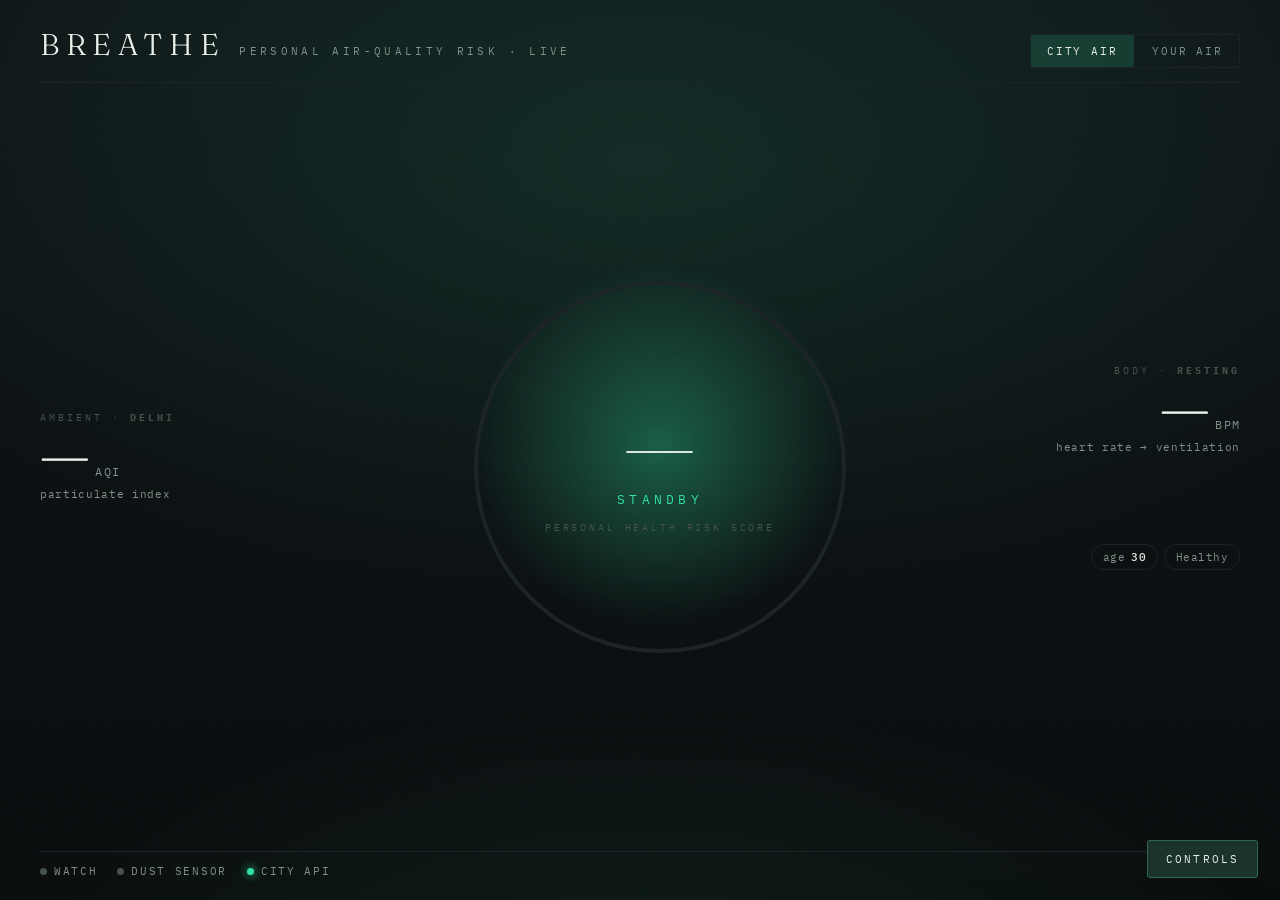
==== frontend/index.html @ 9f741445 "Add live demo: watch HR + GP2Y10 sensor + Open-Meteo AQI fusion dashboard" ====
<!DOCTYPE html>
<html lang="en">
<head>
  <meta charset="UTF-8" />
  <meta name="viewport" content="width=device-width, initial-scale=1.0" />
  <title>BREATHE — Personal Air Risk</title>
  <link rel="stylesheet" href="style.css" />
</head>
<body>
  <div class="atmosphere" id="atmosphere"></div>
  <canvas id="particles"></canvas>
  <div class="grain"></div>

  <main class="stage">
    <header data-reveal="1">
      <div class="brand">
        <h1>Breathe</h1>
        <span class="tag">Personal Air-Quality Risk · Live</span>
      </div>
      <div class="modeswitch" id="modeswitch">
        <button data-mode="auto" class="on">City Air</button>
        <button data-mode="sensor">Your Air</button>
      </div>
    </header>

    <!-- LEFT: the air -->
    <section class="panel left">
      <div class="metric" data-reveal="2">
        <div class="kicker"><span id="airLabel">Ambient · <b id="cityName">Delhi</b></span></div>
        <div><span class="value" id="aqiVal">—</span><span class="unit">AQI</span></div>
        <div class="sub" id="airSub">particulate index</div>
      </div>
      <div class="chips" id="pollChips" data-reveal="3"></div>
    </section>

    <!-- CENTER: breathing risk orb -->
    <section class="core">
      <div class="orb-wrap" id="orbWrap" style="--breath:4s">
        <div class="orb-breath"></div>
        <svg class="orb-ring" viewBox="0 0 200 200">
          <circle class="track" cx="100" cy="100" r="92"></circle>
          <circle class="fill"  cx="100" cy="100" r="92" id="orbFill"
                  stroke-dasharray="578" stroke-dashoffset="578"></circle>
        </svg>
        <div class="orb-center">
          <div class="score" id="phrsVal">—</div>
          <div class="score-label" id="phrsCat">standby</div>
          <div class="score-cap">Personal Health Risk Score</div>
        </div>
      </div>
    </section>

    <!-- RIGHT: the body -->
    <section class="panel right">
      <div class="metric" data-reveal="2">
        <div class="kicker"><span>Body · <b id="activityName">resting</b></span></div>
        <div><span class="value" id="hrVal">—</span><span class="unit">BPM</span></div>
        <div class="sub" id="hrSub">heart rate → ventilation</div>
      </div>
      <svg class="ecg" viewBox="0 0 240 46" preserveAspectRatio="none" data-reveal="3">
        <path id="ecgPath" d=""></path>
      </svg>
      <div class="chips" data-reveal="3">
        <span class="chip">age <b id="ageChip">30</b></span>
        <span class="chip" id="condChip">Healthy</span>
      </div>
    </section>

    <footer data-reveal="4">
      <div class="status-dots">
        <span class="dot off" id="dotWatch"><i></i> Watch</span>
        <span class="dot off" id="dotSensor"><i></i> Dust Sensor</span>
        <span class="dot live" id="dotApi"><i></i> City API</span>
      </div>
      <div id="sourceLine">source · —</div>
    </footer>
  </main>

  <button class="toggle-dock" id="dockToggle">Controls</button>
  <aside class="dock" id="dock">
    <h3>Signal Source & Profile</h3>

    <label class="simtoggle"><input type="checkbox" id="simChk" /> Simulate (no hardware / fallback)</label>

    <label>City (ambient)</label>
    <select id="citySel"></select>

    <div class="row">
      <div>
        <label>Age</label>
        <input type="number" id="ageInp" value="30" min="1" max="120" />
      </div>
      <div>
        <label>Condition</label>
        <select id="condSel">
          <option>Healthy</option>
          <option>Mild Asthma</option>
          <option>Severe Asthma</option>
          <option>Heart Disease</option>
          <option>Diabetes</option>
          <option>Elderly (65+)</option>
          <option>Child (&lt;12)</option>
        </select>
      </div>
    </div>

    <div id="simControls" style="display:none">
      <label>Simulated heart rate · <span class="simval" id="simHrVal">72</span> bpm</label>
      <input type="range" id="simHr" min="55" max="180" value="72" />
      <label>Simulated PM2.5 · <span class="simval" id="simPmVal">12</span> µg/m³</label>
      <input type="range" id="simPm" min="0" max="500" value="12" />
    </div>

    <div id="hwControls">
      <label>Watch (BLE) — scan, then pick yours</label>
      <div class="row">
        <select id="watchSel" style="flex:2"><option value="">— not connected —</option></select>
        <button class="toggle-dock" id="scanWatchBtn" style="position:static; flex:1; padding:7px 6px">Scan</button>
      </div>

      <label>Dust sensor port</label>
      <select id="portSel"><option value="">—</option></select>

      <button class="toggle-dock" id="connectBtn" style="position:static; width:100%; margin-top:12px">Go Live</button>
      <div id="connectMsg" style="font-size:10px; color:var(--ink-faint); margin-top:8px; letter-spacing:.08em"></div>
    </div>
  </aside>

  <script src="app.js"></script>
</body>
</html>
---- frontend/style.css ----
/* BREATHE — atmospheric environmental instrument
   Concept: a deep-charcoal air monitor whose central risk orb breathes with
   your live heart rate, suspended in a particle field driven by real PM2.5. */

@import url('https://fonts.googleapis.com/css2?family=Fraunces:opsz,wght@9..144,300;9..144,400;9..144,500;9..144,600&family=IBM+Plex+Mono:wght@300;400;500;600&display=swap');

:root {
  --bg:        #0a0d0e;
  --bg-2:      #0f1416;
  --ink:       #e8efe9;
  --ink-dim:   #7f918a;
  --ink-faint: #45524d;
  --line:      #1c2426;
  --safe:      #34e0a1;
  --moderate:  #f2c14e;
  --high:      #f28c3b;
  --critical:  #f24b4b;
  --accent:    #34e0a1;
  --glow:      var(--accent);
  --mono: 'IBM Plex Mono', ui-monospace, monospace;
  --display: 'Fraunces', Georgia, serif;
}

* { margin: 0; padding: 0; box-sizing: border-box; }

html, body { height: 100%; }

body {
  background: var(--bg);
  color: var(--ink);
  font-family: var(--mono);
  overflow: hidden;
  position: relative;
  -webkit-font-smoothing: antialiased;
}

/* Atmosphere: layered radial glow that shifts hue with risk + fine grain */
.atmosphere {
  position: fixed; inset: 0; z-index: 0; pointer-events: none;
  background:
    radial-gradient(120% 90% at 50% 18%, color-mix(in oklab, var(--glow) 12%, transparent) 0%, transparent 55%),
    radial-gradient(90% 70% at 50% 120%, color-mix(in oklab, var(--glow) 10%, transparent) 0%, transparent 60%),
    linear-gradient(180deg, var(--bg-2), var(--bg));
  transition: --glow 1.2s ease;
}
.grain {
  position: fixed; inset: 0; z-index: 1; pointer-events: none; opacity: .05;
  background-image: url("data:image/svg+xml,%3Csvg xmlns='http://www.w3.org/2000/svg' width='120' height='120'%3E%3Cfilter id='n'%3E%3CfeTurbulence type='fractalNoise' baseFrequency='0.85' numOctaves='2'/%3E%3C/filter%3E%3Crect width='100%25' height='100%25' filter='url(%23n)'/%3E%3C/svg%3E");
  mix-blend-mode: overlay;
}
#particles { position: fixed; inset: 0; z-index: 1; pointer-events: none; }

/* ── Layout ─────────────────────────────────────────────────────────────── */
.stage {
  position: relative; z-index: 2;
  height: 100vh;
  display: grid;
  grid-template-columns: 1fr minmax(360px, 0.9fr) 1fr;
  grid-template-rows: auto 1fr auto;
  gap: 8px 28px;
  padding: 26px 40px 22px;
}

header {
  grid-column: 1 / -1;
  display: flex; align-items: baseline; justify-content: space-between;
  border-bottom: 1px solid var(--line); padding-bottom: 14px;
}
.brand { display: flex; align-items: baseline; gap: 14px; }
.brand h1 {
  font-family: var(--display); font-weight: 300; font-size: 30px;
  letter-spacing: .22em; text-transform: uppercase;
}
.brand .tag {
  color: var(--ink-dim); font-size: 10.5px; letter-spacing: .32em; text-transform: uppercase;
}
.modeswitch { display: flex; gap: 2px; border: 1px solid var(--line); border-radius: 2px; overflow: hidden; }
.modeswitch button {
  background: transparent; color: var(--ink-dim); border: 0; cursor: pointer;
  font-family: var(--mono); font-size: 10.5px; letter-spacing: .18em; text-transform: uppercase;
  padding: 9px 16px; transition: all .25s;
}
.modeswitch button.on { background: color-mix(in oklab, var(--glow) 16%, transparent); color: var(--ink); }

/* Panels */
.panel { align-self: center; display: flex; flex-direction: column; gap: 22px; }
.panel.left  { padding-right: 8px; }
.panel.right { padding-left: 8px; text-align: right; }
.kicker {
  font-size: 10px; letter-spacing: .3em; text-transform: uppercase; color: var(--ink-faint);
  display: flex; align-items: center; gap: 8px;
}
.panel.right .kicker { justify-content: flex-end; }

.metric .value {
  font-family: var(--display); font-weight: 400; line-height: .9;
  font-size: clamp(40px, 5vw, 68px); letter-spacing: -.01em;
  font-variant-numeric: tabular-nums;
}
.metric .unit { color: var(--ink-dim); font-size: 12px; letter-spacing: .1em; margin-left: 6px; }
.metric .sub  { color: var(--ink-dim); font-size: 11px; margin-top: 6px; letter-spacing: .06em; }

/* Pollutant / stat chips */
.chips { display: flex; flex-wrap: wrap; gap: 6px; }
.panel.right .chips { justify-content: flex-end; }
.chip {
  border: 1px solid var(--line); border-radius: 999px; padding: 5px 11px;
  font-size: 10.5px; color: var(--ink-dim); letter-spacing: .04em;
  display: inline-flex; gap: 6px; align-items: center;
}
.chip b { color: var(--ink); font-weight: 500; }

/* ECG sparkline */
.ecg { width: 100%; height: 46px; opacity: .9; }
.ecg path { fill: none; stroke: var(--glow); stroke-width: 1.6; filter: drop-shadow(0 0 6px var(--glow)); }

/* ── Central breathing orb ──────────────────────────────────────────────── */
.core { grid-column: 2; grid-row: 2; display: grid; place-items: center; position: relative; }
.orb-wrap { position: relative; width: min(46vh, 400px); aspect-ratio: 1; display: grid; place-items: center; }

.orb-breath {
  position: absolute; inset: 0; border-radius: 50%;
  background: radial-gradient(circle at 50% 45%, color-mix(in oklab, var(--glow) 34%, transparent), transparent 62%);
  animation: breathe var(--breath, 4s) ease-in-out infinite;
  filter: blur(2px);
}
.orb-ring { position: absolute; inset: 0; transform: rotate(-90deg); }
.orb-ring circle { fill: none; }
.orb-ring .track { stroke: var(--line); stroke-width: 2; }
.orb-ring .fill {
  stroke: var(--glow); stroke-width: 3; stroke-linecap: round;
  filter: drop-shadow(0 0 10px var(--glow));
  transition: stroke-dashoffset .9s cubic-bezier(.4,0,.2,1), stroke .9s;
}
.orb-center { position: relative; text-align: center; z-index: 3; }
.orb-center .score {
  font-family: var(--display); font-weight: 300;
  font-size: clamp(70px, 11vh, 128px); line-height: .82;
  font-variant-numeric: tabular-nums;
  text-shadow: 0 0 30px color-mix(in oklab, var(--glow) 45%, transparent);
}
.orb-center .score-label {
  font-family: var(--mono); font-size: 12.5px; letter-spacing: .34em; text-transform: uppercase;
  color: var(--glow); margin-top: 10px;
}
.orb-center .score-cap {
  font-size: 9.5px; letter-spacing: .3em; text-transform: uppercase; color: var(--ink-faint); margin-top: 14px;
}

@keyframes breathe {
  0%, 100% { transform: scale(.9);  opacity: .55; }
  50%      { transform: scale(1.06); opacity: .95; }
}

/* ── Footer / status ────────────────────────────────────────────────────── */
footer {
  grid-column: 1 / -1;
  display: flex; align-items: center; justify-content: space-between;
  border-top: 1px solid var(--line); padding-top: 12px;
  font-size: 10.5px; color: var(--ink-dim); letter-spacing: .08em;
}
.status-dots { display: flex; gap: 20px; }
.dot { display: inline-flex; align-items: center; gap: 7px; text-transform: uppercase; letter-spacing: .16em; }
.dot i {
  width: 7px; height: 7px; border-radius: 50%; background: var(--ink-faint);
  box-shadow: 0 0 0 0 transparent; transition: all .3s;
}
.dot.live i   { background: var(--safe); box-shadow: 0 0 10px var(--safe); animation: blip 2s infinite; }
.dot.stale i  { background: var(--moderate); box-shadow: 0 0 8px var(--moderate); }
.dot.off i    { background: var(--ink-faint); }
@keyframes blip { 0%,100%{opacity:1} 50%{opacity:.35} }

/* ── Controls dock ──────────────────────────────────────────────────────── */
.dock {
  position: fixed; z-index: 5; right: 22px; bottom: 62px;
  width: 300px; background: color-mix(in oklab, var(--bg-2) 88%, black);
  border: 1px solid var(--line); border-radius: 4px; padding: 16px 16px 18px;
  backdrop-filter: blur(8px); transform: translateY(calc(100% + 90px)); transition: transform .4s cubic-bezier(.4,0,.2,1);
  box-shadow: 0 20px 60px rgba(0,0,0,.5);
}
.dock.open { transform: translateY(0); }
.dock h3 { font-family: var(--mono); font-size: 10px; letter-spacing: .28em; text-transform: uppercase; color: var(--ink-dim); margin-bottom: 14px; }
.dock label { display: block; font-size: 10px; letter-spacing: .12em; text-transform: uppercase; color: var(--ink-faint); margin: 12px 0 5px; }
.dock select, .dock input[type=number] {
  width: 100%; background: var(--bg); color: var(--ink); border: 1px solid var(--line);
  padding: 7px 9px; font-family: var(--mono); font-size: 12px; border-radius: 2px;
}
.dock input[type=range] { width: 100%; accent-color: var(--accent); }
.row { display: flex; gap: 10px; }
.row > * { flex: 1; }
.simrow { display: flex; align-items: center; justify-content: space-between; margin-top: 4px; }
.simrow .simval { font-size: 12px; color: var(--ink); }
.toggle-dock {
  position: fixed; right: 22px; bottom: 22px; z-index: 6;
  background: color-mix(in oklab, var(--glow) 18%, var(--bg-2)); color: var(--ink);
  border: 1px solid color-mix(in oklab, var(--glow) 40%, var(--line));
  font-family: var(--mono); font-size: 10.5px; letter-spacing: .2em; text-transform: uppercase;
  padding: 11px 18px; border-radius: 3px; cursor: pointer; transition: all .25s;
}
.toggle-dock:hover { background: color-mix(in oklab, var(--glow) 30%, var(--bg-2)); }
.simtoggle { display: flex; align-items: center; gap: 8px; font-size: 10px; letter-spacing: .16em; text-transform: uppercase; color: var(--ink-dim); cursor: pointer; margin-bottom: 4px; }

/* Entrance choreography */
[data-reveal] { opacity: 0; transform: translateY(12px); animation: reveal .9s cubic-bezier(.2,.7,.2,1) forwards; }
[data-reveal="1"] { animation-delay: .05s; }
[data-reveal="2"] { animation-delay: .18s; }
[data-reveal="3"] { animation-delay: .32s; }
[data-reveal="4"] { animation-delay: .46s; }
.core { opacity: 0; animation: reveal 1.1s cubic-bezier(.2,.7,.2,1) .24s forwards; }
@keyframes reveal { to { opacity: 1; transform: none; } }

@media (max-width: 900px) {
  .stage { grid-template-columns: 1fr; grid-template-rows: auto auto auto auto; overflow-y: auto; height: auto; min-height: 100vh; }
  .core { grid-column: 1; grid-row: auto; }
  .panel.right { text-align: left; } .panel.right .kicker, .panel.right .chips { justify-content: flex-start; }
  body { overflow: auto; }
}
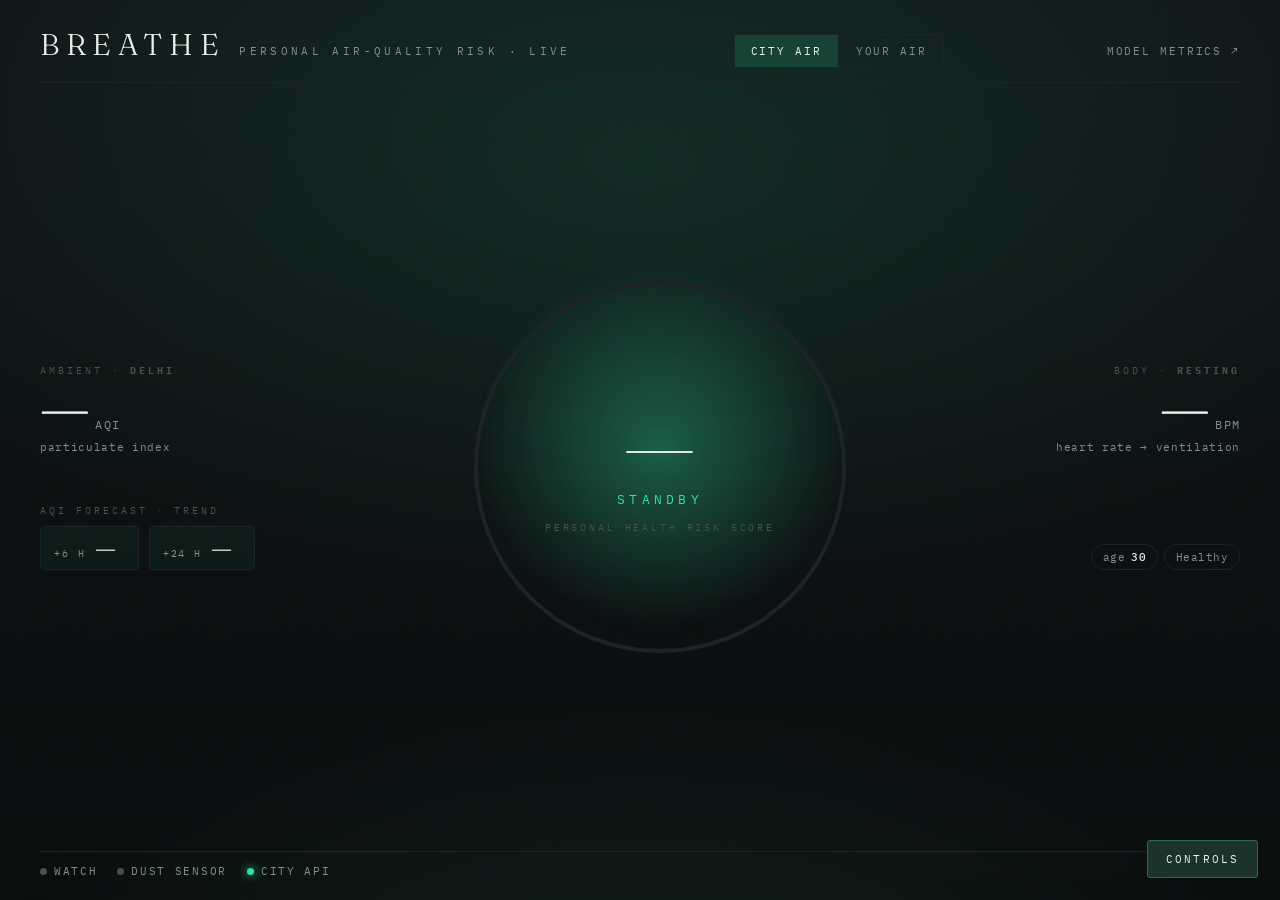
==== commit 80df181e: "Add +6h/+24h AQI forecast strip and a Model Metrics page; resilient PHRS when model artifacts absent" ====
--- a/frontend/index.html
+++ b/frontend/index.html
@@ -21,6 +21,7 @@
         <button data-mode="auto" class="on">City Air</button>
         <button data-mode="sensor">Your Air</button>
       </div>
+      <a class="metrics-link" href="metrics.html">Model Metrics ↗</a>
     </header>
 
     <!-- LEFT: the air -->
@@ -31,6 +32,13 @@
         <div class="sub" id="airSub">particulate index</div>
       </div>
       <div class="chips" id="pollChips" data-reveal="3"></div>
+      <div class="forecast" id="forecast" data-reveal="3">
+        <div class="kicker">AQI Forecast <span id="fcSrc">· trend</span></div>
+        <div class="fc-row">
+          <div class="fc"><span class="fc-h">+6 h</span><b class="fc-v" id="fc6">—</b><i class="fc-arrow" id="fc6a"></i></div>
+          <div class="fc"><span class="fc-h">+24 h</span><b class="fc-v" id="fc24">—</b><i class="fc-arrow" id="fc24a"></i></div>
+        </div>
+      </div>
     </section>
 
     <!-- CENTER: breathing risk orb -->
--- a/frontend/style.css
+++ b/frontend/style.css
@@ -110,6 +110,29 @@
 }
 .chip b { color: var(--ink); font-weight: 500; }
 
+/* Forecast strip */
+.forecast { margin-top: 6px; }
+.forecast .kicker { margin-bottom: 9px; }
+#fcSrc { color: var(--ink-faint); }
+.fc-row { display: flex; gap: 10px; }
+.panel.right .fc-row { justify-content: flex-end; }
+.fc {
+  border: 1px solid var(--line); border-radius: 4px; padding: 8px 13px;
+  display: flex; align-items: baseline; gap: 9px;
+  background: color-mix(in oklab, var(--glow) 5%, transparent);
+}
+.fc-h { font-size: 9.5px; letter-spacing: .2em; text-transform: uppercase; color: var(--ink-dim); }
+.fc-v { font-family: var(--display); font-weight: 400; font-size: 26px; line-height: 1; font-variant-numeric: tabular-nums; }
+.fc-arrow { font-style: normal; color: var(--glow); font-size: 15px; }
+
+/* Metrics nav link (header) */
+.metrics-link {
+  color: var(--ink-dim); text-decoration: none; font-size: 10.5px;
+  letter-spacing: .18em; text-transform: uppercase; white-space: nowrap;
+  border-bottom: 1px solid transparent; transition: color .2s, border-color .2s;
+}
+.metrics-link:hover { color: var(--glow); border-color: var(--glow); }
+
 /* ECG sparkline */
 .ecg { width: 100%; height: 46px; opacity: .9; }
 .ecg path { fill: none; stroke: var(--glow); stroke-width: 1.6; filter: drop-shadow(0 0 6px var(--glow)); }
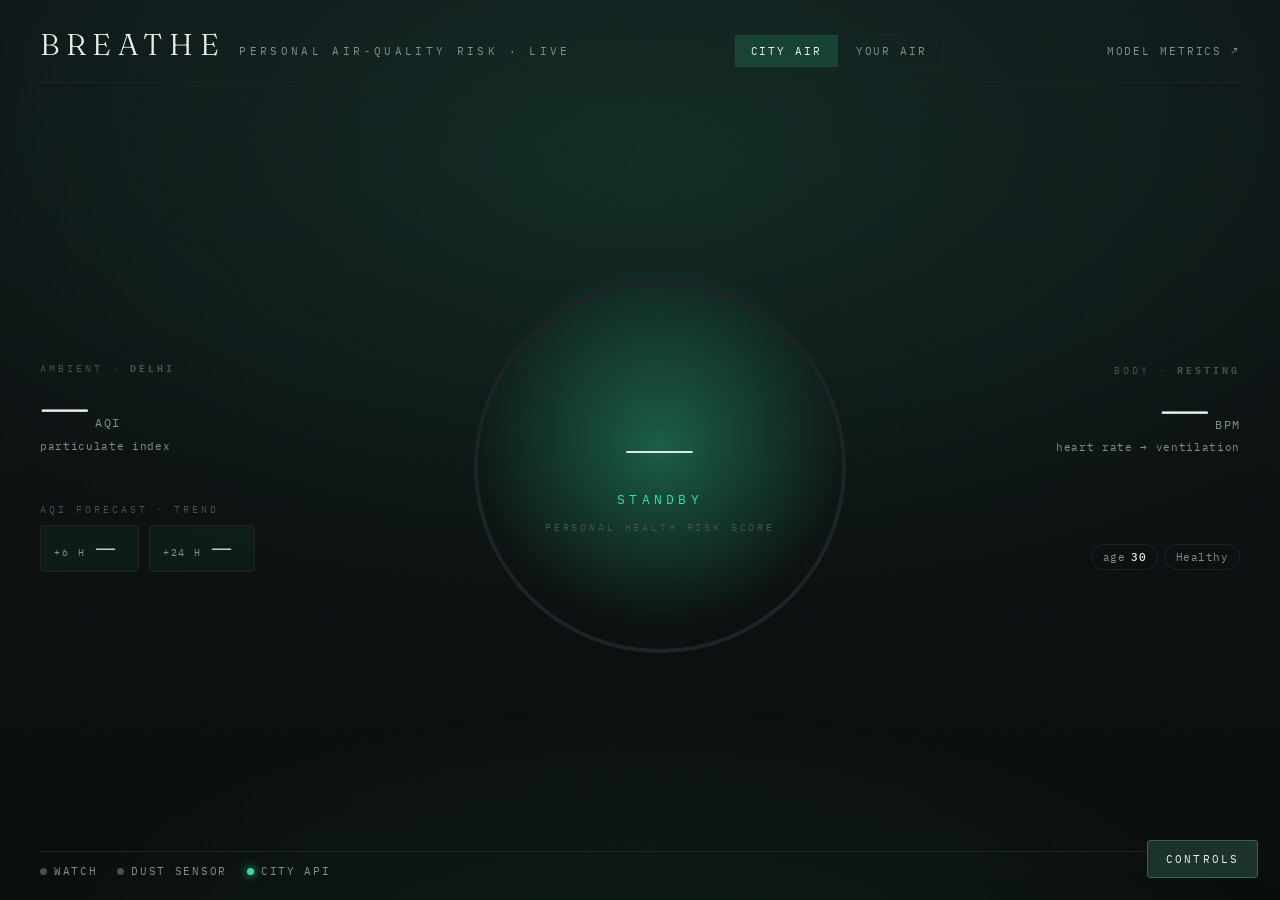
==== commit 9a9b3e2a: "Wire trained AQI forecaster and NHANES-based PHRS into live mode Live mode was computing +6h/+24h AQ" ====
--- a/frontend/index.html
+++ b/frontend/index.html
@@ -35,8 +35,14 @@
       <div class="forecast" id="forecast" data-reveal="3">
         <div class="kicker">AQI Forecast <span id="fcSrc">· trend</span></div>
         <div class="fc-row">
-          <div class="fc"><span class="fc-h">+6 h</span><b class="fc-v" id="fc6">—</b><i class="fc-arrow" id="fc6a"></i></div>
-          <div class="fc"><span class="fc-h">+24 h</span><b class="fc-v" id="fc24">—</b><i class="fc-arrow" id="fc24a"></i></div>
+          <div class="fc">
+            <div class="fc-line"><span class="fc-h">+6 h</span><b class="fc-v" id="fc6">—</b><i class="fc-arrow" id="fc6a"></i></div>
+            <div class="fc-phrs" id="fc6phrs"></div>
+          </div>
+          <div class="fc">
+            <div class="fc-line"><span class="fc-h">+24 h</span><b class="fc-v" id="fc24">—</b><i class="fc-arrow" id="fc24a"></i></div>
+            <div class="fc-phrs" id="fc24phrs"></div>
+          </div>
         </div>
       </div>
     </section>
--- a/frontend/style.css
+++ b/frontend/style.css
@@ -118,12 +118,14 @@
 .panel.right .fc-row { justify-content: flex-end; }
 .fc {
   border: 1px solid var(--line); border-radius: 4px; padding: 8px 13px;
-  display: flex; align-items: baseline; gap: 9px;
+  display: flex; flex-direction: column; gap: 3px;
   background: color-mix(in oklab, var(--glow) 5%, transparent);
 }
+.fc-line { display: flex; align-items: baseline; gap: 9px; }
 .fc-h { font-size: 9.5px; letter-spacing: .2em; text-transform: uppercase; color: var(--ink-dim); }
 .fc-v { font-family: var(--display); font-weight: 400; font-size: 26px; line-height: 1; font-variant-numeric: tabular-nums; }
 .fc-arrow { font-style: normal; color: var(--glow); font-size: 15px; }
+.fc-phrs { font-size: 10px; color: var(--ink-dim); letter-spacing: .02em; }
 
 /* Metrics nav link (header) */
 .metrics-link {
